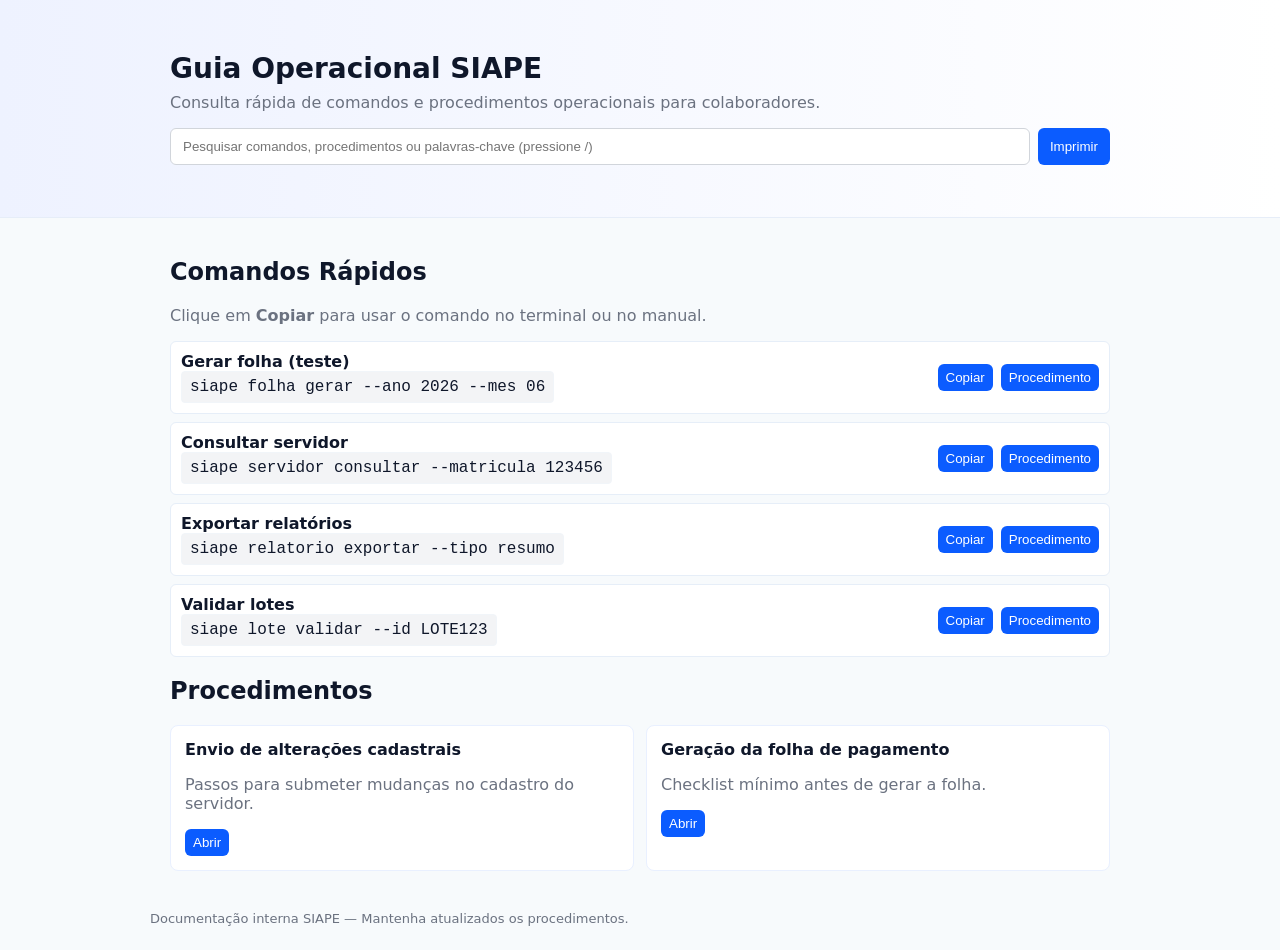
==== index.html @ 6982393e "Inicial" ====
<!doctype html>
<html lang="pt-BR">
<head>
	<meta charset="utf-8">
	<meta name="viewport" content="width=device-width,initial-scale=1">
	<title>Guia Operacional SIAPE — Comandos e Procedimentos</title>
	<link rel="stylesheet" href="styles.css">
</head>
<body>
	<header class="hero">
		<div class="container">
			<h1>Guia Operacional SIAPE</h1>
			<p class="lead">Consulta rápida de comandos e procedimentos operacionais para colaboradores.</p>
			<div class="search-row">
				<input id="search" placeholder="Pesquisar comandos, procedimentos ou palavras-chave (pressione /)" aria-label="Pesquisar">
				<button id="printBtn">Imprimir</button>
			</div>
		</div>
	</header>

	<main class="container">
		<section>
			<h2>Comandos Rápidos</h2>
			<p class="muted">Clique em <strong>Copiar</strong> para usar o comando no terminal ou no manual.</p>
			<ul id="commands" class="commands-list" aria-live="polite"></ul>
		</section>

		<section>
			<h2>Procedimentos</h2>
			<div id="procedures" class="procedures-grid"></div>
		</section>
	</main>

	<div id="modal" class="modal" aria-hidden="true">
		<div class="modal-content">
			<button id="closeModal" class="close">×</button>
			<h3 id="modalTitle"></h3>
			<div id="modalBody"></div>
		</div>
	</div>

	<footer class="container footer">Documentação interna SIAPE — Mantenha atualizados os procedimentos.</footer>

	<script src="script.js"></script>
</body>
</html>
---- styles.css ----
:root{
  --bg:#f7fafc;--card:#ffffff;--muted:#6b7280;--accent:#0b5cff;--radius:8px;
}
*{box-sizing:border-box}
body{font-family:Inter,system-ui,Arial,Helvetica,sans-serif;margin:0;background:var(--bg);color:#0f172a}
.container{max-width:980px;margin:0 auto;padding:20px}
.hero{background:linear-gradient(90deg,#eef2ff,#ffffff);padding:32px 0;border-bottom:1px solid #e6edf8}
.hero h1{margin:0;font-size:28px}
.lead{color:var(--muted);margin:8px 0 16px}
.search-row{display:flex;gap:8px}
input#search{flex:1;padding:10px 12px;border:1px solid #d1d5db;border-radius:6px}
button{background:var(--accent);color:#fff;border:none;padding:10px 12px;border-radius:6px;cursor:pointer}
.commands-list{list-style:none;padding:0;margin:12px 0;display:grid;gap:8px}
.command{display:flex;align-items:center;justify-content:space-between;padding:10px;background:var(--card);border:1px solid #e6eef8;border-radius:6px}
.cmd-left{display:flex;gap:12px;align-items:center}
.cmd-name{font-weight:600}
.cmd-text{font-family:ui-monospace,SFMono-Regular,Menlo,monospace;background:#f3f4f6;padding:6px 8px;border-radius:4px;border:1px solid #f1f5f9}
.procedures-grid{display:grid;grid-template-columns:repeat(auto-fit,minmax(260px,1fr));gap:12px;margin-top:8px}
.procedure{background:var(--card);padding:14px;border-radius:8px;border:1px solid #e9f0ff}
.procedure h3{margin:0 0 6px;font-size:16px}
.muted{color:var(--muted)}
.footer{padding:20px 0;color:var(--muted);font-size:13px}
.btn-small{background:#0b5cff;color:#fff;padding:6px 8px;border-radius:6px;border:none;cursor:pointer}
.modal{position:fixed;inset:0;display:none;align-items:center;justify-content:center;background:rgba(10,12,20,0.45)}
.modal[aria-hidden="false"]{display:flex}
.modal-content{background:var(--card);padding:18px;border-radius:10px;max-width:720px;width:90%;box-shadow:0 10px 30px rgba(2,6,23,0.12);position:relative}
.close{position:absolute;right:10px;top:10px;border:none;background:transparent;font-size:20px;cursor:pointer}
@media print{button,input, .close{display:none} body{background:#fff} .container{padding:0} .modal{display:none}}
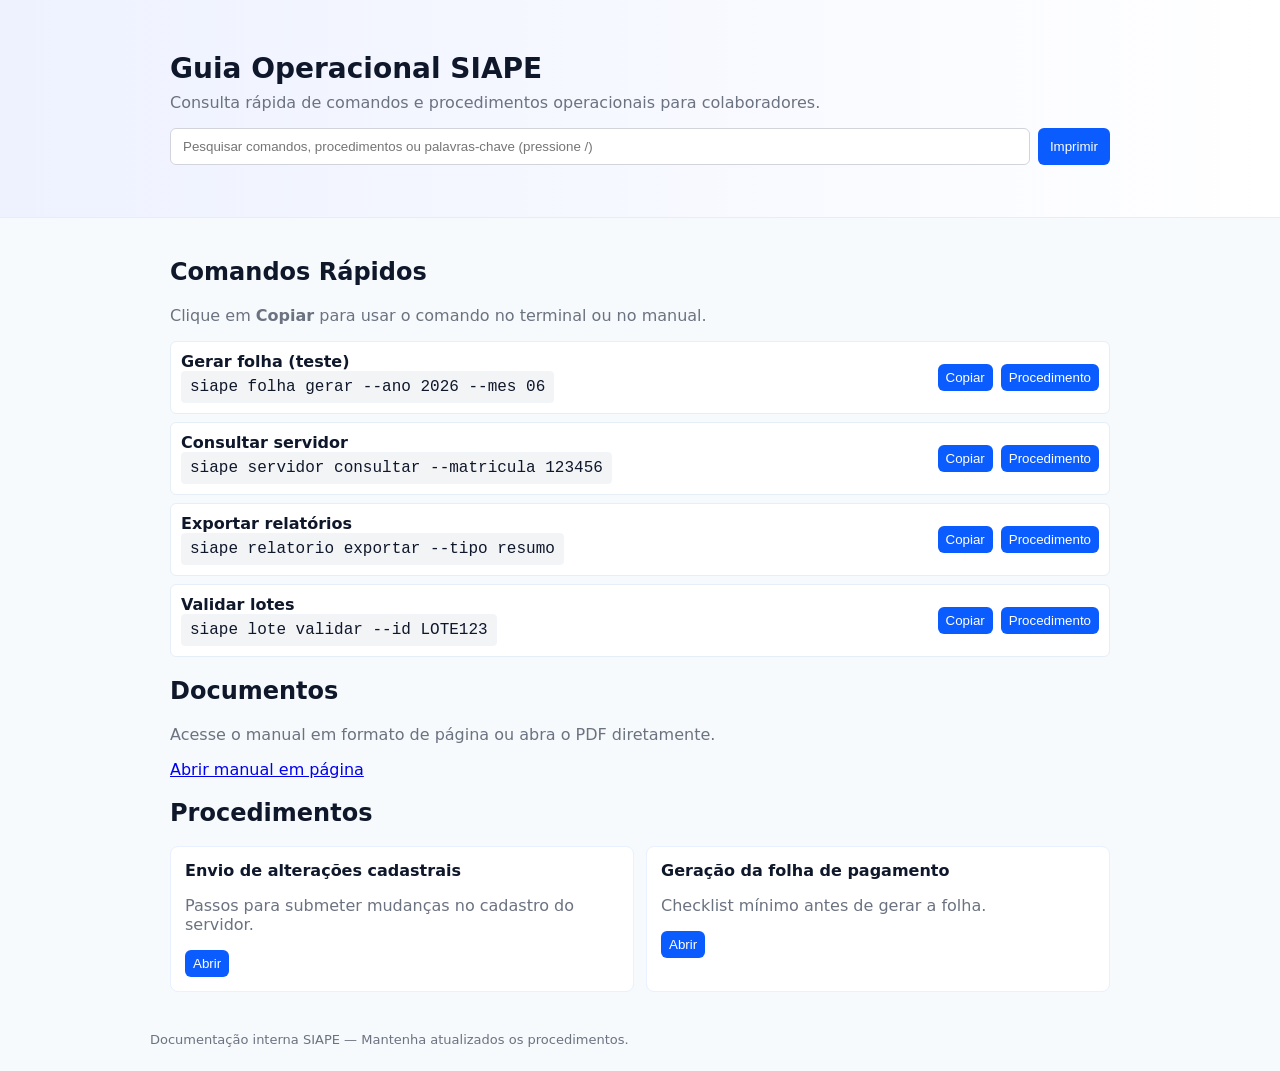
==== commit a1af8c27: "inserida pagina manual.html" ====
--- a/index.html
+++ b/index.html
@@ -26,6 +26,12 @@
 		</section>
 
 		<section>
+			<h2>Documentos</h2>
+			<p class="muted">Acesse o manual em formato de página ou abra o PDF diretamente.</p>
+			<p><a href="manual.html">Abrir manual em página</a></p>
+		</section>
+
+		<section>
 			<h2>Procedimentos</h2>
 			<div id="procedures" class="procedures-grid"></div>
 		</section>
--- a/styles.css
+++ b/styles.css
@@ -21,6 +21,11 @@
 .muted{color:var(--muted)}
 .footer{padding:20px 0;color:var(--muted);font-size:13px}
 .btn-small{background:#0b5cff;color:#fff;padding:6px 8px;border-radius:6px;border:none;cursor:pointer}
+.actions-row{display:flex;flex-wrap:wrap;gap:10px;margin-top:12px}
+.btn-link{display:inline-block;padding:10px 12px;border-radius:6px;background:var(--accent);color:#fff;text-decoration:none}
+.btn-link.secondary{background:#334155}
+.viewer-card{background:var(--card);padding:16px;border:1px solid #e6eef8;border-radius:10px}
+.pdf-frame{width:100%;min-height:80vh;border:1px solid #e6eef8;border-radius:8px}
 .modal{position:fixed;inset:0;display:none;align-items:center;justify-content:center;background:rgba(10,12,20,0.45)}
 .modal[aria-hidden="false"]{display:flex}
 .modal-content{background:var(--card);padding:18px;border-radius:10px;max-width:720px;width:90%;box-shadow:0 10px 30px rgba(2,6,23,0.12);position:relative}
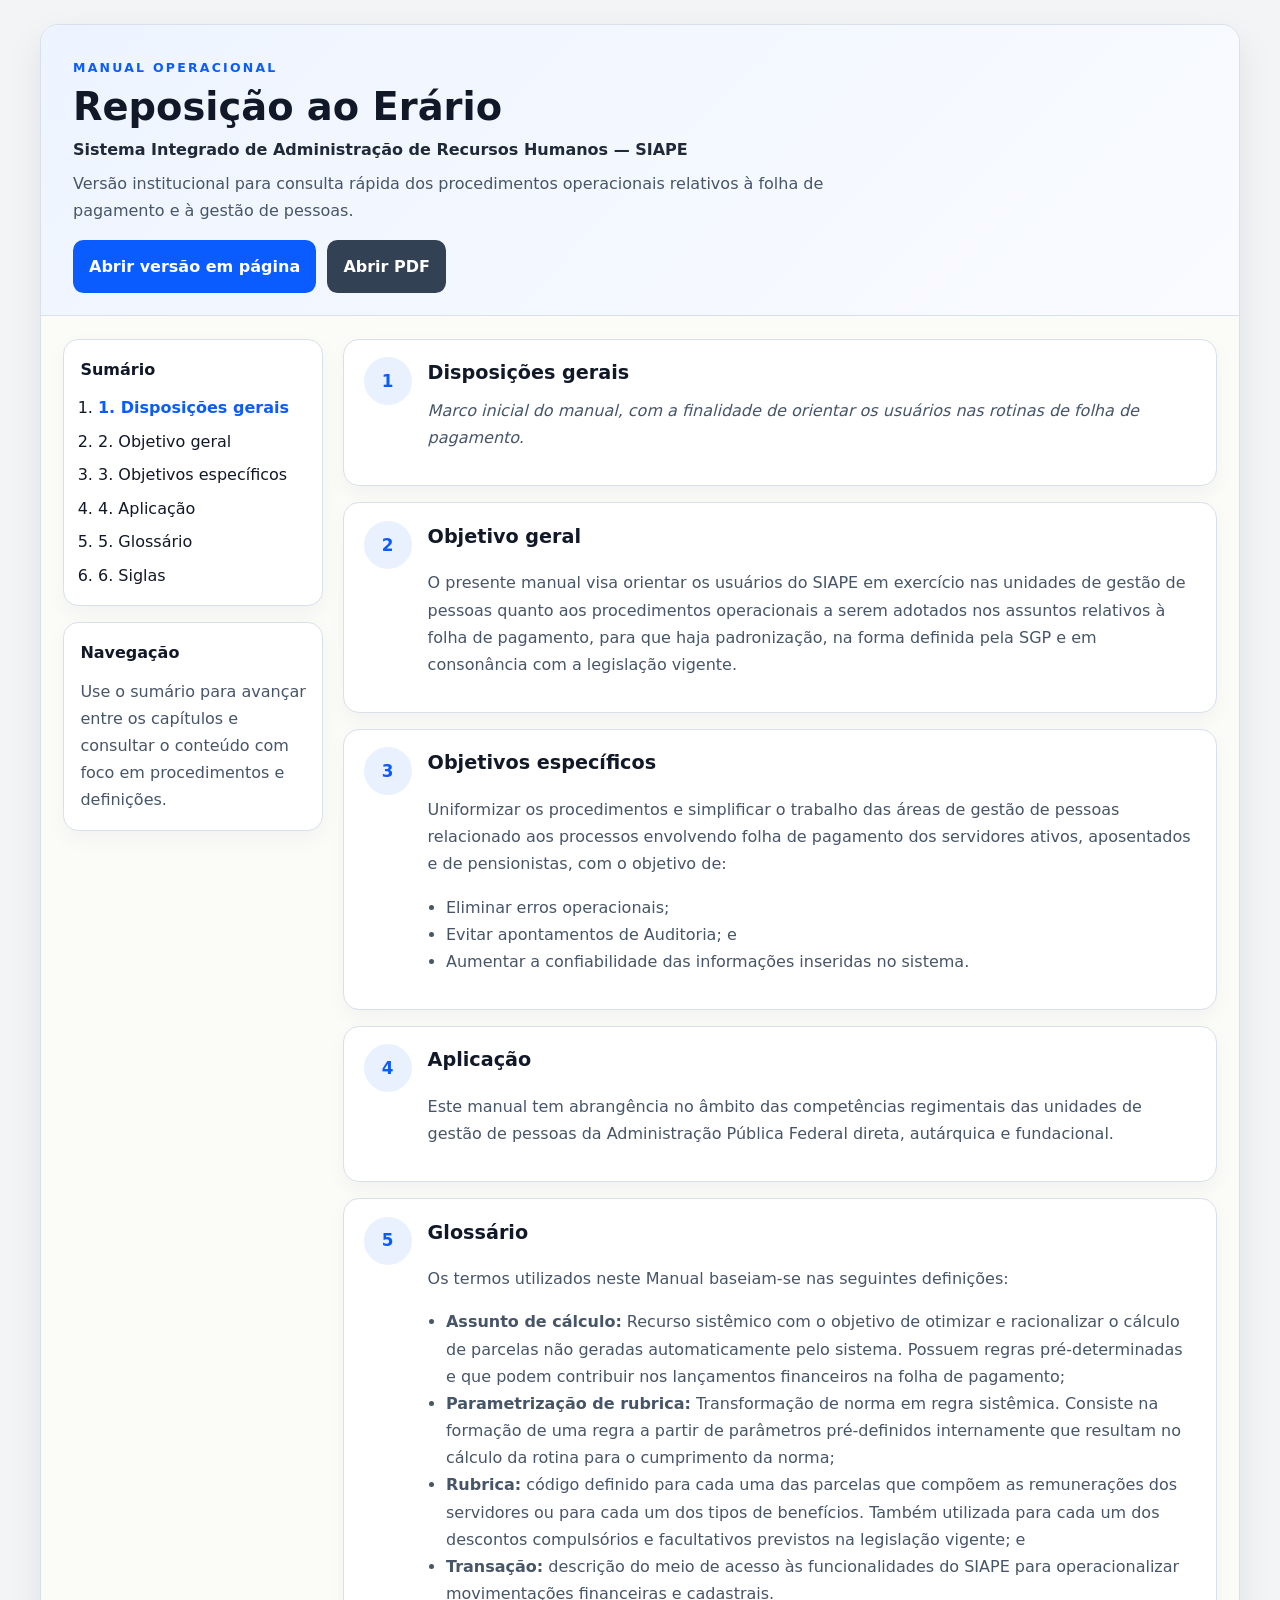
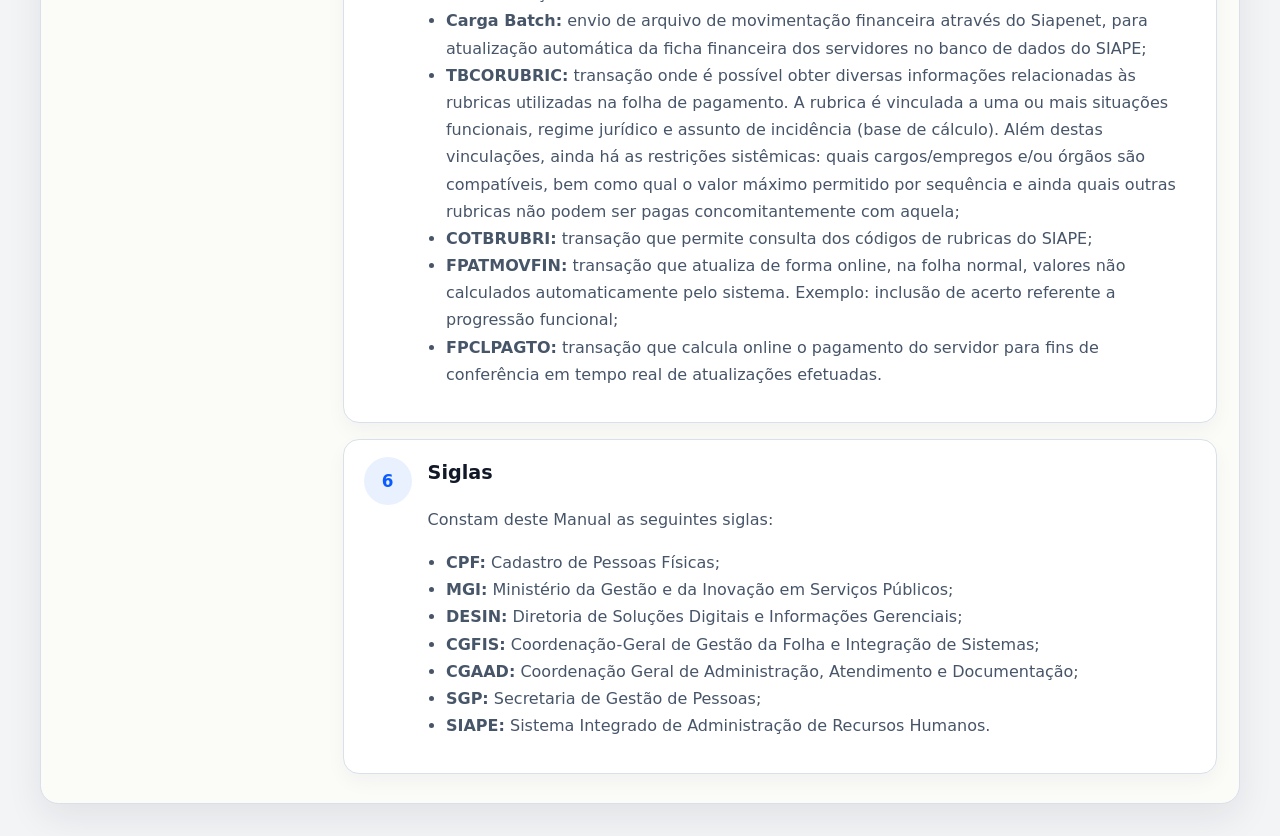
==== commit 472fc8da: "nova versão" ====
--- a/index.html
+++ b/index.html
@@ -1,52 +1,145 @@
 <!doctype html>
 <html lang="pt-BR">
 <head>
-	<meta charset="utf-8">
-	<meta name="viewport" content="width=device-width,initial-scale=1">
-	<title>Guia Operacional SIAPE — Comandos e Procedimentos</title>
-	<link rel="stylesheet" href="styles.css">
+  <meta charset="utf-8">
+  <meta name="viewport" content="width=device-width,initial-scale=1">
+  <title>Manual SIAPE — Reposição ao Erário</title>
+  <link rel="stylesheet" href="styles.css">
 </head>
 <body>
-	<header class="hero">
-		<div class="container">
-			<h1>Guia Operacional SIAPE</h1>
-			<p class="lead">Consulta rápida de comandos e procedimentos operacionais para colaboradores.</p>
-			<div class="search-row">
-				<input id="search" placeholder="Pesquisar comandos, procedimentos ou palavras-chave (pressione /)" aria-label="Pesquisar">
-				<button id="printBtn">Imprimir</button>
-			</div>
-		</div>
-	</header>
+  <div class="document-shell">
+    <header class="document-header">
+      <div class="document-meta">
+        <p class="document-label">Manual operacional</p>
+        <h1>Reposição ao Erário</h1>
+        <p class="document-subtitle">Sistema Integrado de Administração de Recursos Humanos — SIAPE</p>
+        <p class="document-intro">Versão institucional para consulta rápida dos procedimentos operacionais relativos à folha de pagamento e à gestão de pessoas.</p>
+      </div>
+      <div class="header-actions">
+        <a class="button" href="manual.html">Abrir versão em página</a>
+        <a class="button secondary" href="manual_folha_de_pagamento_reposicao_ao_erario-2025.pdf" target="_blank" rel="noopener">Abrir PDF</a>
+      </div>
+    </header>
 
-	<main class="container">
-		<section>
-			<h2>Comandos Rápidos</h2>
-			<p class="muted">Clique em <strong>Copiar</strong> para usar o comando no terminal ou no manual.</p>
-			<ul id="commands" class="commands-list" aria-live="polite"></ul>
-		</section>
+    <div class="document-body">
+      <aside class="sidebar">
+        <nav class="toc-card" aria-label="Sumário do manual">
+          <h2>Sumário</h2>
+          <ol>
+            <li><a href="#capitulo-1" data-nav-link>1. Disposições gerais</a></li>
+            <li><a href="#capitulo-2" data-nav-link>2. Objetivo geral</a></li>
+            <li><a href="#capitulo-3" data-nav-link>3. Objetivos específicos</a></li>
+            <li><a href="#capitulo-4" data-nav-link>4. Aplicação</a></li>
+            <li><a href="#capitulo-5" data-nav-link>5. Glossário</a></li>
+            <li><a href="#capitulo-6" data-nav-link>6. Siglas</a></li>
+          </ol>
+        </nav>
 
-		<section>
-			<h2>Documentos</h2>
-			<p class="muted">Acesse o manual em formato de página ou abra o PDF diretamente.</p>
-			<p><a href="manual.html">Abrir manual em página</a></p>
-		</section>
+        <div class="note-card">
+          <h3>Navegação</h3>
+          <p>Use o sumário para avançar entre os capítulos e consultar o conteúdo com foco em procedimentos e definições.</p>
+        </div>
+      </aside>
 
-		<section>
-			<h2>Procedimentos</h2>
-			<div id="procedures" class="procedures-grid"></div>
-		</section>
-	</main>
+      <main class="document-content">
+        <section id="capitulo-1" class="chapter">
+          <div class="chapter-number">1</div>
+          <div class="chapter-body">
+            <h2>Disposições gerais</h2>
+            <p class="chapter-note">Marco inicial do manual, com a finalidade de orientar os usuários nas rotinas de folha de pagamento.</p>
+          </div>
+        </section>
 
-	<div id="modal" class="modal" aria-hidden="true">
-		<div class="modal-content">
-			<button id="closeModal" class="close">×</button>
-			<h3 id="modalTitle"></h3>
-			<div id="modalBody"></div>
-		</div>
-	</div>
+        <section id="capitulo-2" class="chapter">
+          <div class="chapter-number">2</div>
+          <div class="chapter-body">
+            <h2>Objetivo geral</h2>
+            <p>O presente manual visa orientar os usuários do SIAPE em exercício nas unidades de gestão de pessoas quanto aos procedimentos operacionais a serem adotados nos assuntos relativos à folha de pagamento, para que haja padronização, na forma definida pela SGP e em consonância com a legislação vigente.</p>
+          </div>
+        </section>
 
-	<footer class="container footer">Documentação interna SIAPE — Mantenha atualizados os procedimentos.</footer>
+        <section id="capitulo-3" class="chapter">
+          <div class="chapter-number">3</div>
+          <div class="chapter-body">
+            <h2>Objetivos específicos</h2>
+            <p>Uniformizar os procedimentos e simplificar o trabalho das áreas de gestão de pessoas relacionado aos processos envolvendo folha de pagamento dos servidores ativos, aposentados e de pensionistas, com o objetivo de:</p>
+            <ul>
+              <li>Eliminar erros operacionais;</li>
+              <li>Evitar apontamentos de Auditoria; e</li>
+              <li>Aumentar a confiabilidade das informações inseridas no sistema.</li>
+            </ul>
+          </div>
+        </section>
 
-	<script src="script.js"></script>
+        <section id="capitulo-4" class="chapter">
+          <div class="chapter-number">4</div>
+          <div class="chapter-body">
+            <h2>Aplicação</h2>
+            <p>Este manual tem abrangência no âmbito das competências regimentais das unidades de gestão de pessoas da Administração Pública Federal direta, autárquica e fundacional.</p>
+          </div>
+        </section>
+
+        <section id="capitulo-5" class="chapter">
+          <div class="chapter-number">5</div>
+          <div class="chapter-body">
+            <h2>Glossário</h2>
+            <p>Os termos utilizados neste Manual baseiam-se nas seguintes definições:</p>
+            <ul>
+              <li><strong>Assunto de cálculo:</strong> Recurso sistêmico com o objetivo de otimizar e racionalizar o cálculo de parcelas não geradas automaticamente pelo sistema. Possuem regras pré-determinadas e que podem contribuir nos lançamentos financeiros na folha de pagamento;</li>
+              <li><strong>Parametrização de rubrica:</strong> Transformação de norma em regra sistêmica. Consiste na formação de uma regra a partir de parâmetros pré-definidos internamente que resultam no cálculo da rotina para o cumprimento da norma;</li>
+              <li><strong>Rubrica:</strong> código definido para cada uma das parcelas que compõem as remunerações dos servidores ou para cada um dos tipos de benefícios. Também utilizada para cada um dos descontos compulsórios e facultativos previstos na legislação vigente; e</li>
+              <li><strong>Transação:</strong> descrição do meio de acesso às funcionalidades do SIAPE para operacionalizar movimentações financeiras e cadastrais.</li>
+              <li><strong>Carga Batch:</strong> envio de arquivo de movimentação financeira através do Siapenet, para atualização automática da ficha financeira dos servidores no banco de dados do SIAPE;</li>
+              <li><strong>TBCORUBRIC:</strong> transação onde é possível obter diversas informações relacionadas às rubricas utilizadas na folha de pagamento. A rubrica é vinculada a uma ou mais situações funcionais, regime jurídico e assunto de incidência (base de cálculo). Além destas vinculações, ainda há as restrições sistêmicas: quais cargos/empregos e/ou órgãos são compatíveis, bem como qual o valor máximo permitido por sequência e ainda quais outras rubricas não podem ser pagas concomitantemente com aquela;</li>
+              <li><strong>COTBRUBRI:</strong> transação que permite consulta dos códigos de rubricas do SIAPE;</li>
+              <li><strong>FPATMOVFIN:</strong> transação que atualiza de forma online, na folha normal, valores não calculados automaticamente pelo sistema. Exemplo: inclusão de acerto referente a progressão funcional;</li>
+              <li><strong>FPCLPAGTO:</strong> transação que calcula online o pagamento do servidor para fins de conferência em tempo real de atualizações efetuadas.</li>
+            </ul>
+          </div>
+        </section>
+
+        <section id="capitulo-6" class="chapter">
+          <div class="chapter-number">6</div>
+          <div class="chapter-body">
+            <h2>Siglas</h2>
+            <p>Constam deste Manual as seguintes siglas:</p>
+            <ul>
+              <li><strong>CPF:</strong> Cadastro de Pessoas Físicas;</li>
+              <li><strong>MGI:</strong> Ministério da Gestão e da Inovação em Serviços Públicos;</li>
+              <li><strong>DESIN:</strong> Diretoria de Soluções Digitais e Informações Gerenciais;</li>
+              <li><strong>CGFIS:</strong> Coordenação-Geral de Gestão da Folha e Integração de Sistemas;</li>
+              <li><strong>CGAAD:</strong> Coordenação Geral de Administração, Atendimento e Documentação;</li>
+              <li><strong>SGP:</strong> Secretaria de Gestão de Pessoas;</li>
+              <li><strong>SIAPE:</strong> Sistema Integrado de Administração de Recursos Humanos.</li>
+            </ul>
+          </div>
+        </section>
+      </main>
+    </div>
+  </div>
+
+  <script>
+    const links = document.querySelectorAll('[data-nav-link]');
+    const sections = Array.from(document.querySelectorAll('.chapter'));
+
+    const activateSection = () => {
+      const offset = 140;
+      let currentId = sections[0]?.id;
+
+      sections.forEach((section) => {
+        if (window.scrollY + offset >= section.offsetTop) {
+          currentId = section.id;
+        }
+      });
+
+      links.forEach((link) => {
+        const isActive = link.getAttribute('href') === `#${currentId}`;
+        link.classList.toggle('active', isActive);
+      });
+    };
+
+    window.addEventListener('scroll', activateSection);
+    window.addEventListener('load', activateSection);
+  </script>
 </body>
 </html>
--- a/styles.css
+++ b/styles.css
@@ -1,33 +1,175 @@
-:root{
-  --bg:#f7fafc;--card:#ffffff;--muted:#6b7280;--accent:#0b5cff;--radius:8px;
+:root {
+  --bg: #f3f4f6;
+  --paper: #fbfbf8;
+  --card: #ffffff;
+  --text: #111827;
+  --muted: #475569;
+  --accent: #0b5cff;
+  --accent-dark: #083ea9;
+  --border: #d8e0ea;
+  --shadow: 0 14px 36px rgba(15, 23, 42, 0.08);
 }
-*{box-sizing:border-box}
-body{font-family:Inter,system-ui,Arial,Helvetica,sans-serif;margin:0;background:var(--bg);color:#0f172a}
-.container{max-width:980px;margin:0 auto;padding:20px}
-.hero{background:linear-gradient(90deg,#eef2ff,#ffffff);padding:32px 0;border-bottom:1px solid #e6edf8}
-.hero h1{margin:0;font-size:28px}
-.lead{color:var(--muted);margin:8px 0 16px}
-.search-row{display:flex;gap:8px}
-input#search{flex:1;padding:10px 12px;border:1px solid #d1d5db;border-radius:6px}
-button{background:var(--accent);color:#fff;border:none;padding:10px 12px;border-radius:6px;cursor:pointer}
-.commands-list{list-style:none;padding:0;margin:12px 0;display:grid;gap:8px}
-.command{display:flex;align-items:center;justify-content:space-between;padding:10px;background:var(--card);border:1px solid #e6eef8;border-radius:6px}
-.cmd-left{display:flex;gap:12px;align-items:center}
-.cmd-name{font-weight:600}
-.cmd-text{font-family:ui-monospace,SFMono-Regular,Menlo,monospace;background:#f3f4f6;padding:6px 8px;border-radius:4px;border:1px solid #f1f5f9}
-.procedures-grid{display:grid;grid-template-columns:repeat(auto-fit,minmax(260px,1fr));gap:12px;margin-top:8px}
-.procedure{background:var(--card);padding:14px;border-radius:8px;border:1px solid #e9f0ff}
-.procedure h3{margin:0 0 6px;font-size:16px}
-.muted{color:var(--muted)}
-.footer{padding:20px 0;color:var(--muted);font-size:13px}
-.btn-small{background:#0b5cff;color:#fff;padding:6px 8px;border-radius:6px;border:none;cursor:pointer}
-.actions-row{display:flex;flex-wrap:wrap;gap:10px;margin-top:12px}
-.btn-link{display:inline-block;padding:10px 12px;border-radius:6px;background:var(--accent);color:#fff;text-decoration:none}
-.btn-link.secondary{background:#334155}
-.viewer-card{background:var(--card);padding:16px;border:1px solid #e6eef8;border-radius:10px}
-.pdf-frame{width:100%;min-height:80vh;border:1px solid #e6eef8;border-radius:8px}
-.modal{position:fixed;inset:0;display:none;align-items:center;justify-content:center;background:rgba(10,12,20,0.45)}
-.modal[aria-hidden="false"]{display:flex}
-.modal-content{background:var(--card);padding:18px;border-radius:10px;max-width:720px;width:90%;box-shadow:0 10px 30px rgba(2,6,23,0.12);position:relative}
-.close{position:absolute;right:10px;top:10px;border:none;background:transparent;font-size:20px;cursor:pointer}
-@media print{button,input, .close{display:none} body{background:#fff} .container{padding:0} .modal{display:none}}
+
+* { box-sizing: border-box; }
+html { scroll-behavior: smooth; }
+body {
+  margin: 0;
+  font-family: "Segoe UI", Inter, system-ui, -apple-system, BlinkMacSystemFont, sans-serif;
+  background: var(--bg);
+  color: var(--text);
+  line-height: 1.7;
+}
+
+a { color: var(--accent); text-decoration: none; }
+a:hover { text-decoration: underline; }
+
+.document-shell {
+  width: min(1200px, calc(100% - 2rem));
+  margin: 1.5rem auto 2rem;
+  background: var(--paper);
+  border: 1px solid var(--border);
+  border-radius: 1.15rem;
+  box-shadow: var(--shadow);
+  overflow: hidden;
+}
+
+.document-header {
+  background: linear-gradient(135deg, #eef4ff 0%, #f9fbff 100%);
+  border-bottom: 1px solid var(--border);
+  padding: 2rem 2rem 1.4rem;
+  display: flex;
+  justify-content: space-between;
+  gap: 1rem;
+  flex-wrap: wrap;
+}
+.document-label {
+  margin: 0 0 0.35rem;
+  text-transform: uppercase;
+  letter-spacing: 0.18em;
+  font-size: 0.78rem;
+  font-weight: 700;
+  color: var(--accent);
+}
+.document-header h1 {
+  margin: 0 0 0.4rem;
+  font-size: clamp(1.8rem, 3vw, 2.4rem);
+  line-height: 1.2;
+}
+.document-subtitle {
+  margin: 0 0 0.4rem;
+  font-weight: 600;
+  color: #1f2937;
+}
+.document-intro {
+  margin: 0;
+  max-width: 760px;
+  color: var(--muted);
+}
+.header-actions {
+  display: flex;
+  gap: 0.7rem;
+  flex-wrap: wrap;
+  align-items: flex-start;
+}
+.button {
+  display: inline-block;
+  padding: 0.8rem 1rem;
+  border-radius: 0.65rem;
+  background: var(--accent);
+  color: #fff;
+  font-weight: 600;
+}
+.button.secondary { background: #334155; }
+.button:hover { background: var(--accent-dark); }
+.button.secondary:hover { background: #1f2937; }
+
+.document-body {
+  display: grid;
+  grid-template-columns: 260px minmax(0, 1fr);
+  gap: 1.25rem;
+  padding: 1.4rem 1.4rem 1.8rem;
+}
+.sidebar {
+  display: grid;
+  gap: 1rem;
+  align-content: start;
+}
+.toc-card,
+.note-card {
+  background: var(--card);
+  border: 1px solid var(--border);
+  border-radius: 0.95rem;
+  padding: 1rem;
+  box-shadow: 0 8px 22px rgba(15, 23, 42, 0.04);
+}
+.toc-card h2,
+.note-card h3 {
+  margin-top: 0;
+  margin-bottom: 0.7rem;
+  font-size: 1rem;
+}
+.toc-card ol {
+  padding-left: 1.1rem;
+  margin: 0;
+}
+.toc-card li + li { margin-top: 0.4rem; }
+.toc-card a {
+  color: var(--text);
+  font-weight: 500;
+}
+.toc-card a.active {
+  color: var(--accent);
+  font-weight: 700;
+}
+.note-card p { margin: 0; color: var(--muted); }
+
+.document-content {
+  display: grid;
+  gap: 1rem;
+}
+.chapter {
+  display: flex;
+  gap: 1rem;
+  padding: 1.1rem 1.2rem;
+  border: 1px solid var(--border);
+  border-radius: 1rem;
+  background: var(--card);
+  box-shadow: 0 8px 20px rgba(15, 23, 42, 0.04);
+}
+.chapter-number {
+  flex: 0 0 3rem;
+  height: 3rem;
+  display: grid;
+  place-items: center;
+  border-radius: 999px;
+  background: #e9f1ff;
+  color: var(--accent);
+  font-weight: 700;
+  font-size: 1.05rem;
+}
+.chapter-body h2 {
+  margin: 0 0 0.45rem;
+  font-size: 1.2rem;
+}
+.chapter-note {
+  margin-top: 0;
+  font-style: italic;
+  color: var(--muted);
+}
+.chapter p,
+.chapter li {
+  color: var(--muted);
+}
+.chapter ul { padding-left: 1.15rem; }
+
+@media (max-width: 860px) {
+  .document-body { grid-template-columns: 1fr; }
+  .sidebar { grid-template-columns: 1fr; }
+}
+
+@media (max-width: 600px) {
+  .document-header { padding: 1.25rem; }
+  .document-body { padding: 1rem; }
+  .chapter { flex-direction: column; }
+  .chapter-number { width: 2.5rem; height: 2.5rem; }
+}
